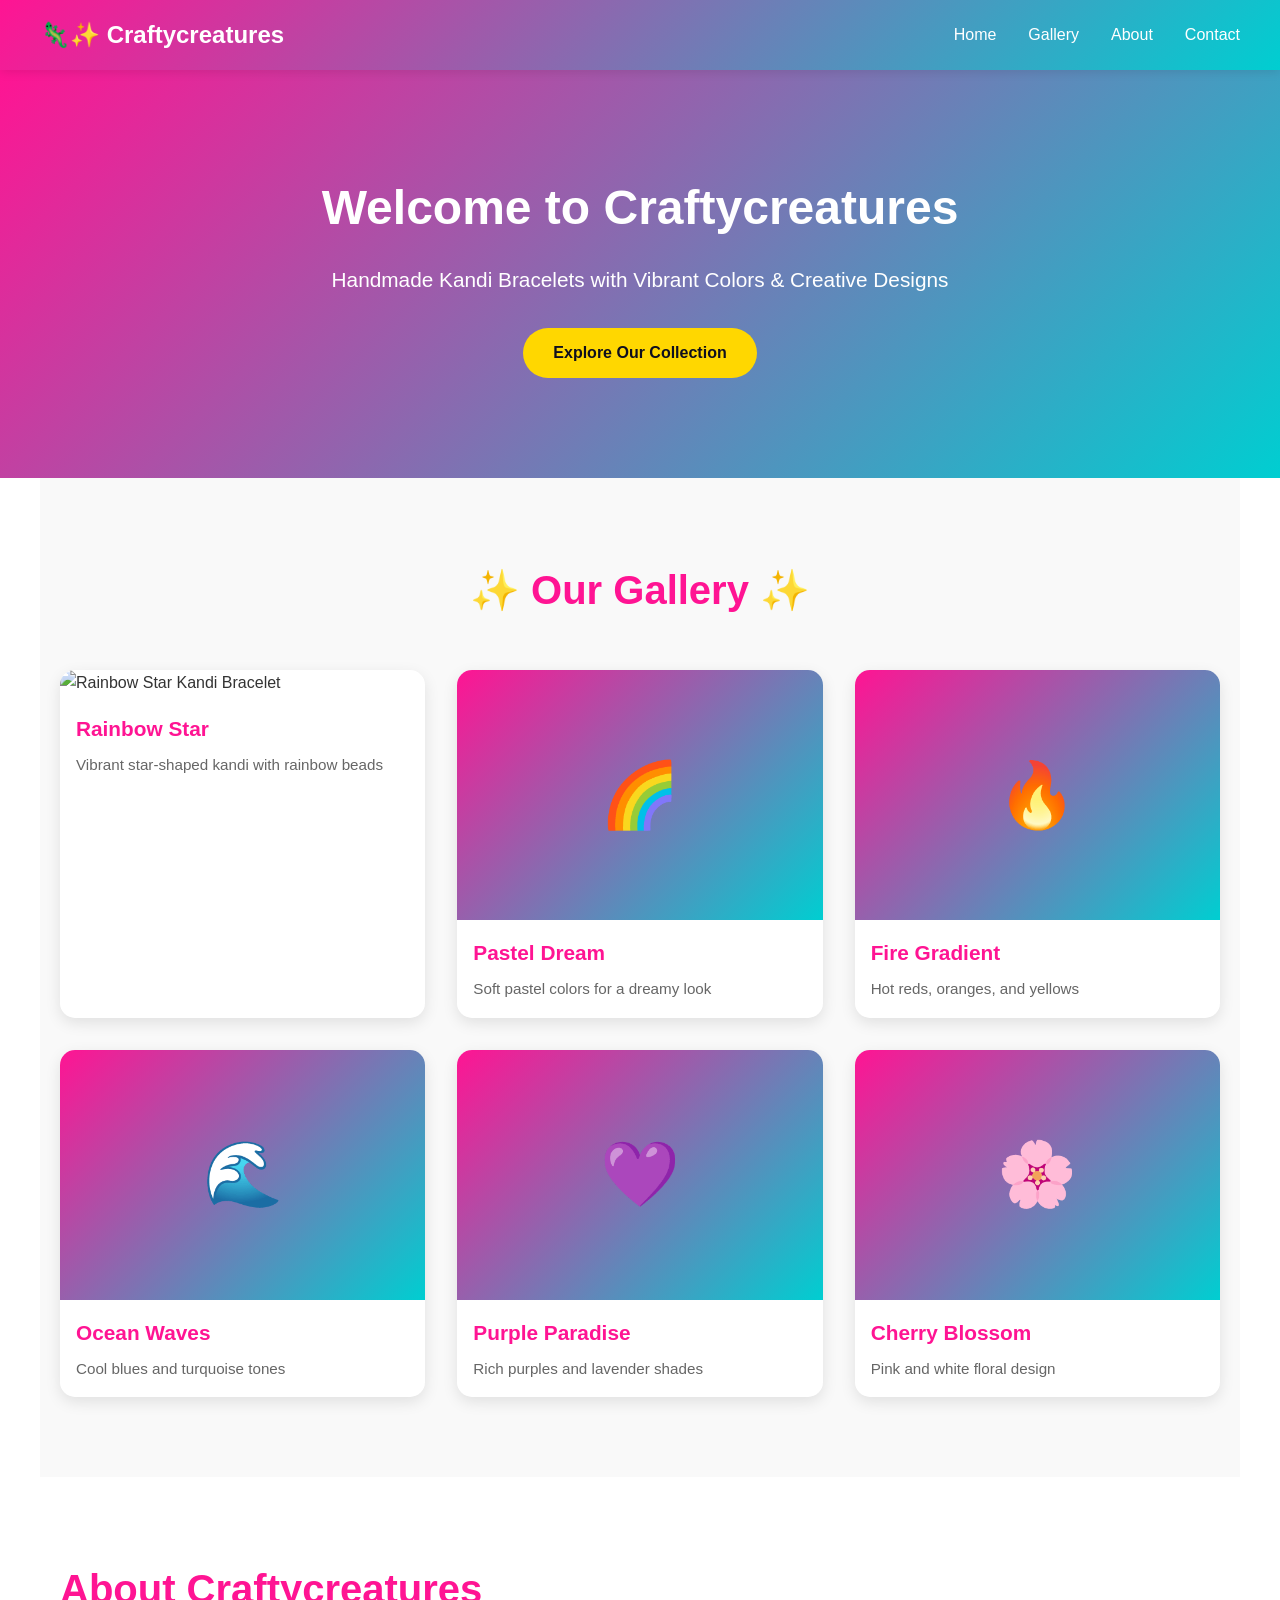
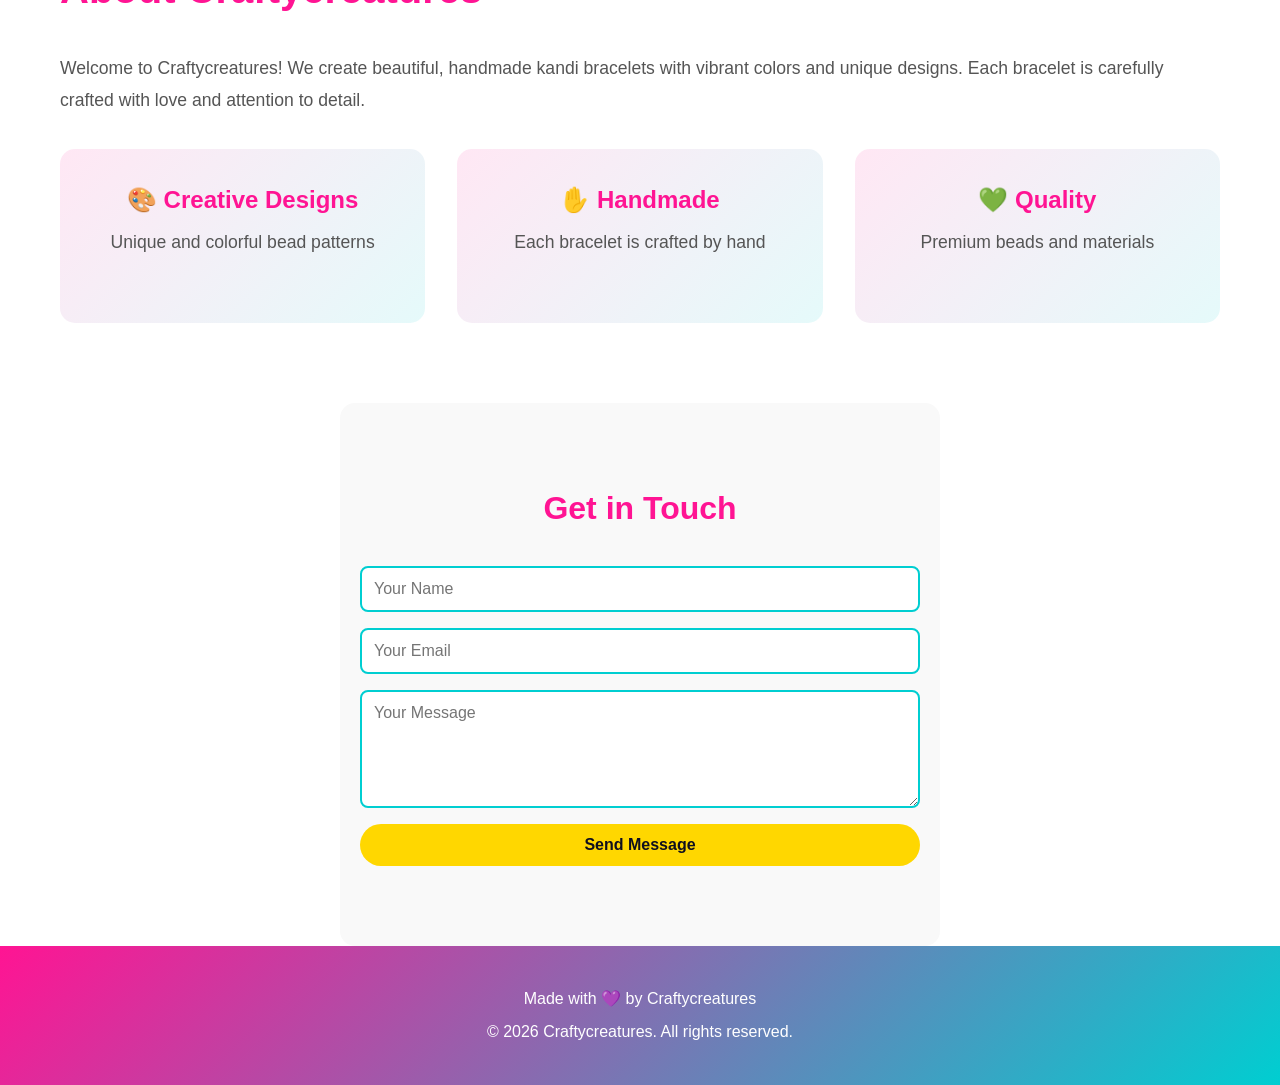
==== index.html @ a18e8845 "Create index.html with kandi bracelet gallery" ====
<!DOCTYPE html>
<html lang="en">
<head>
    <meta charset="UTF-8">
    <meta name="viewport" content="width=device-width, initial-scale=1.0">
    <meta name="description" content="Craftycreatures - Handmade Kandi Bracelets with vibrant colors and creative designs">
    <meta name="keywords" content="kandi bracelets, handmade, beaded bracelets, colorful, crafts">
    <title>🦎✨ Craftycreatures - Handmade Kandi Bracelets ✨🦎</title>
    <link rel="stylesheet" href="styles.css">
</head>
<body>
    <!-- Navigation -->
    <nav class="navbar">
        <div class="nav-container">
            <div class="logo">🦎✨ Craftycreatures</div>
            <ul class="nav-menu">
                <li><a href="#home">Home</a></li>
                <li><a href="#gallery">Gallery</a></li>
                <li><a href="#about">About</a></li>
                <li><a href="#contact">Contact</a></li>
            </ul>
        </div>
    </nav>

    <!-- Hero Section -->
    <section id="home" class="hero">
        <div class="hero-content">
            <h1>Welcome to Craftycreatures</h1>
            <p>Handmade Kandi Bracelets with Vibrant Colors & Creative Designs</p>
            <a href="#gallery" class="btn">Explore Our Collection</a>
        </div>
    </section>

    <!-- Gallery Section -->
    <section id="gallery" class="gallery">
        <h2>✨ Our Gallery ✨</h2>
        <div class="gallery-grid">
            <div class="gallery-item">
                <img src="images/kandi-star.jpg" alt="Rainbow Star Kandi Bracelet">
                <h3>Rainbow Star</h3>
                <p>Vibrant star-shaped kandi with rainbow beads</p>
            </div>
            <div class="gallery-item">
                <div class="placeholder">🌈</div>
                <h3>Pastel Dream</h3>
                <p>Soft pastel colors for a dreamy look</p>
            </div>
            <div class="gallery-item">
                <div class="placeholder">🔥</div>
                <h3>Fire Gradient</h3>
                <p>Hot reds, oranges, and yellows</p>
            </div>
            <div class="gallery-item">
                <div class="placeholder">🌊</div>
                <h3>Ocean Waves</h3>
                <p>Cool blues and turquoise tones</p>
            </div>
            <div class="gallery-item">
                <div class="placeholder">💜</div>
                <h3>Purple Paradise</h3>
                <p>Rich purples and lavender shades</p>
            </div>
            <div class="gallery-item">
                <div class="placeholder">🌸</div>
                <h3>Cherry Blossom</h3>
                <p>Pink and white floral design</p>
            </div>
        </div>
    </section>

    <!-- About Section -->
    <section id="about" class="about">
        <div class="about-content">
            <h2>About Craftycreatures</h2>
            <p>
                Welcome to Craftycreatures! We create beautiful, handmade kandi bracelets with vibrant colors and unique designs. 
                Each bracelet is carefully crafted with love and attention to detail.
            </p>
            <div class="features">
                <div class="feature">
                    <h3>🎨 Creative Designs</h3>
                    <p>Unique and colorful bead patterns</p>
                </div>
                <div class="feature">
                    <h3>✋ Handmade</h3>
                    <p>Each bracelet is crafted by hand</p>
                </div>
                <div class="feature">
                    <h3>💚 Quality</h3>
                    <p>Premium beads and materials</p>
                </div>
            </div>
        </div>
    </section>

    <!-- Contact Section -->
    <section id="contact" class="contact">
        <h2>Get in Touch</h2>
        <form class="contact-form">
            <input type="text" placeholder="Your Name" required>
            <input type="email" placeholder="Your Email" required>
            <textarea placeholder="Your Message" rows="5" required></textarea>
            <button type="submit" class="btn">Send Message</button>
        </form>
    </section>

    <!-- Footer -->
    <footer class="footer">
        <p>Made with 💜 by Craftycreatures</p>
        <p>&copy; 2026 Craftycreatures. All rights reserved.</p>
    </footer>

    <script src="script.js"></script>
</body>
</html>
---- styles.css ----
* {
    margin: 0;
    padding: 0;
    box-sizing: border-box;
}

:root {
    --primary-color: #FF1493;
    --secondary-color: #00CED1;
    --accent-color: #FFD700;
    --dark-bg: #0f0f1e;
    --light-bg: #ffffff;
    --text-dark: #333333;
    --text-light: #ffffff;
}

body {
    font-family: 'Segoe UI', Tahoma, Geneva, Verdana, sans-serif;
    line-height: 1.6;
    color: var(--text-dark);
    background: var(--light-bg);
}

/* Navigation */
.navbar {
    background: linear-gradient(135deg, var(--primary-color), var(--secondary-color));
    padding: 1rem 2rem;
    position: sticky;
    top: 0;
    z-index: 100;
    box-shadow: 0 2px 10px rgba(0, 0, 0, 0.1);
}

.nav-container {
    max-width: 1200px;
    margin: 0 auto;
    display: flex;
    justify-content: space-between;
    align-items: center;
}

.logo {
    font-size: 1.5rem;
    font-weight: bold;
    color: var(--text-light);
}

.nav-menu {
    display: flex;
    list-style: none;
    gap: 2rem;
}

.nav-menu a {
    color: var(--text-light);
    text-decoration: none;
    transition: opacity 0.3s;
    font-weight: 500;
}

.nav-menu a:hover {
    opacity: 0.8;
}

/* Hero Section */
.hero {
    background: linear-gradient(135deg, var(--primary-color), var(--secondary-color));
    color: var(--text-light);
    padding: 100px 20px;
    text-align: center;
    min-height: 400px;
    display: flex;
    align-items: center;
    justify-content: center;
}

.hero-content h1 {
    font-size: 3rem;
    margin-bottom: 1rem;
    animation: fadeInDown 1s ease;
}

.hero-content p {
    font-size: 1.3rem;
    margin-bottom: 2rem;
    animation: fadeInUp 1s ease;
}

.btn {
    display: inline-block;
    padding: 12px 30px;
    background: var(--accent-color);
    color: var(--dark-bg);
    text-decoration: none;
    border-radius: 50px;
    font-weight: bold;
    transition: transform 0.3s, box-shadow 0.3s;
    border: none;
    cursor: pointer;
    font-size: 1rem;
}

.btn:hover {
    transform: translateY(-3px);
    box-shadow: 0 10px 20px rgba(0, 0, 0, 0.2);
}

/* Gallery Section */
.gallery {
    padding: 80px 20px;
    max-width: 1200px;
    margin: 0 auto;
    background: #f9f9f9;
}

.gallery h2 {
    text-align: center;
    font-size: 2.5rem;
    margin-bottom: 3rem;
    color: var(--primary-color);
}

.gallery-grid {
    display: grid;
    grid-template-columns: repeat(auto-fit, minmax(300px, 1fr));
    gap: 2rem;
}

.gallery-item {
    background: var(--light-bg);
    border-radius: 15px;
    overflow: hidden;
    box-shadow: 0 5px 15px rgba(0, 0, 0, 0.1);
    transition: transform 0.3s, box-shadow 0.3s;
}

.gallery-item:hover {
    transform: translateY(-10px);
    box-shadow: 0 15px 30px rgba(255, 20, 147, 0.3);
}

.gallery-item img {
    width: 100%;
    height: 250px;
    object-fit: cover;
}

.placeholder {
    width: 100%;
    height: 250px;
    background: linear-gradient(135deg, var(--primary-color), var(--secondary-color));
    display: flex;
    align-items: center;
    justify-content: center;
    font-size: 4rem;
}

.gallery-item h3 {
    padding: 1rem 1rem 0.5rem;
    color: var(--primary-color);
    font-size: 1.3rem;
}

.gallery-item p {
    padding: 0 1rem 1rem;
    color: #666;
    font-size: 0.95rem;
}

/* About Section */
.about {
    padding: 80px 20px;
    max-width: 1200px;
    margin: 0 auto;
    background: var(--light-bg);
}

.about h2 {
    font-size: 2.5rem;
    margin-bottom: 2rem;
    color: var(--primary-color);
}

.about-content p {
    font-size: 1.1rem;
    margin-bottom: 2rem;
    color: #555;
    line-height: 1.8;
}

.features {
    display: grid;
    grid-template-columns: repeat(auto-fit, minmax(250px, 1fr));
    gap: 2rem;
    margin-top: 2rem;
}

.feature {
    text-align: center;
    padding: 2rem;
    background: linear-gradient(135deg, rgba(255, 20, 147, 0.1), rgba(0, 206, 209, 0.1));
    border-radius: 15px;
    transition: transform 0.3s;
}

.feature:hover {
    transform: scale(1.05);
}

.feature h3 {
    font-size: 1.5rem;
    margin-bottom: 0.5rem;
    color: var(--primary-color);
}

/* Contact Section */
.contact {
    padding: 80px 20px;
    max-width: 600px;
    margin: 0 auto;
    background: #f9f9f9;
    border-radius: 15px;
}

.contact h2 {
    text-align: center;
    font-size: 2rem;
    margin-bottom: 2rem;
    color: var(--primary-color);
}

.contact-form {
    display: flex;
    flex-direction: column;
    gap: 1rem;
}

.contact-form input,
.contact-form textarea {
    padding: 12px;
    border: 2px solid var(--secondary-color);
    border-radius: 8px;
    font-family: inherit;
    font-size: 1rem;
    transition: border-color 0.3s;
}

.contact-form input:focus,
.contact-form textarea:focus {
    outline: none;
    border-color: var(--primary-color);
    box-shadow: 0 0 5px rgba(255, 20, 147, 0.3);
}

/* Footer */
.footer {
    background: linear-gradient(135deg, var(--primary-color), var(--secondary-color));
    color: var(--text-light);
    text-align: center;
    padding: 2rem;
}

.footer p {
    margin: 0.5rem 0;
}

/* Animations */
@keyframes fadeInDown {
    from {
        opacity: 0;
        transform: translateY(-20px);
    }
    to {
        opacity: 1;
        transform: translateY(0);
    }
}

@keyframes fadeInUp {
    from {
        opacity: 0;
        transform: translateY(20px);
    }
    to {
        opacity: 1;
        transform: translateY(0);
    }
}

/* Responsive Design */
@media (max-width: 768px) {
    .nav-menu {
        gap: 1rem;
        font-size: 0.9rem;
    }

    .hero-content h1 {
        font-size: 2rem;
    }

    .hero-content p {
        font-size: 1rem;
    }

    .gallery h2,
    .about h2 {
        font-size: 1.8rem;
    }

    .gallery-grid {
        grid-template-columns: 1fr;
    }
}
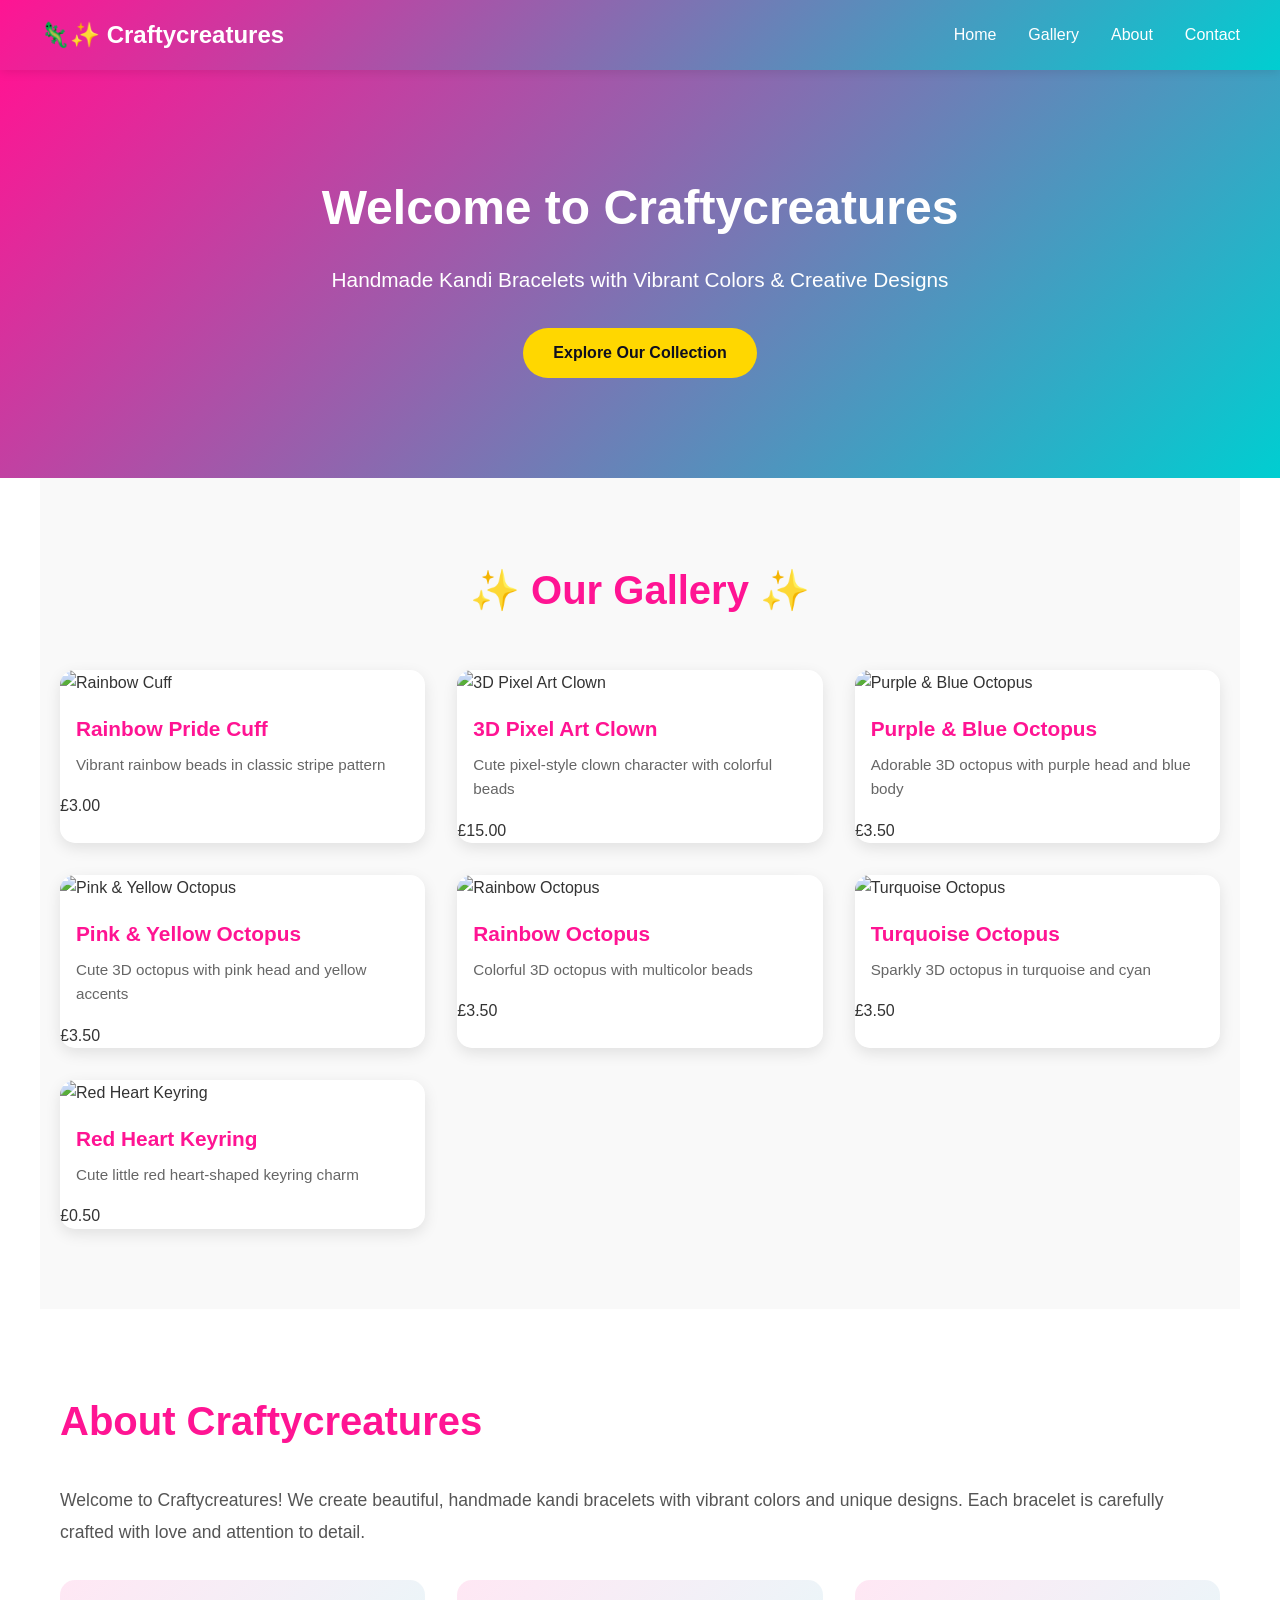
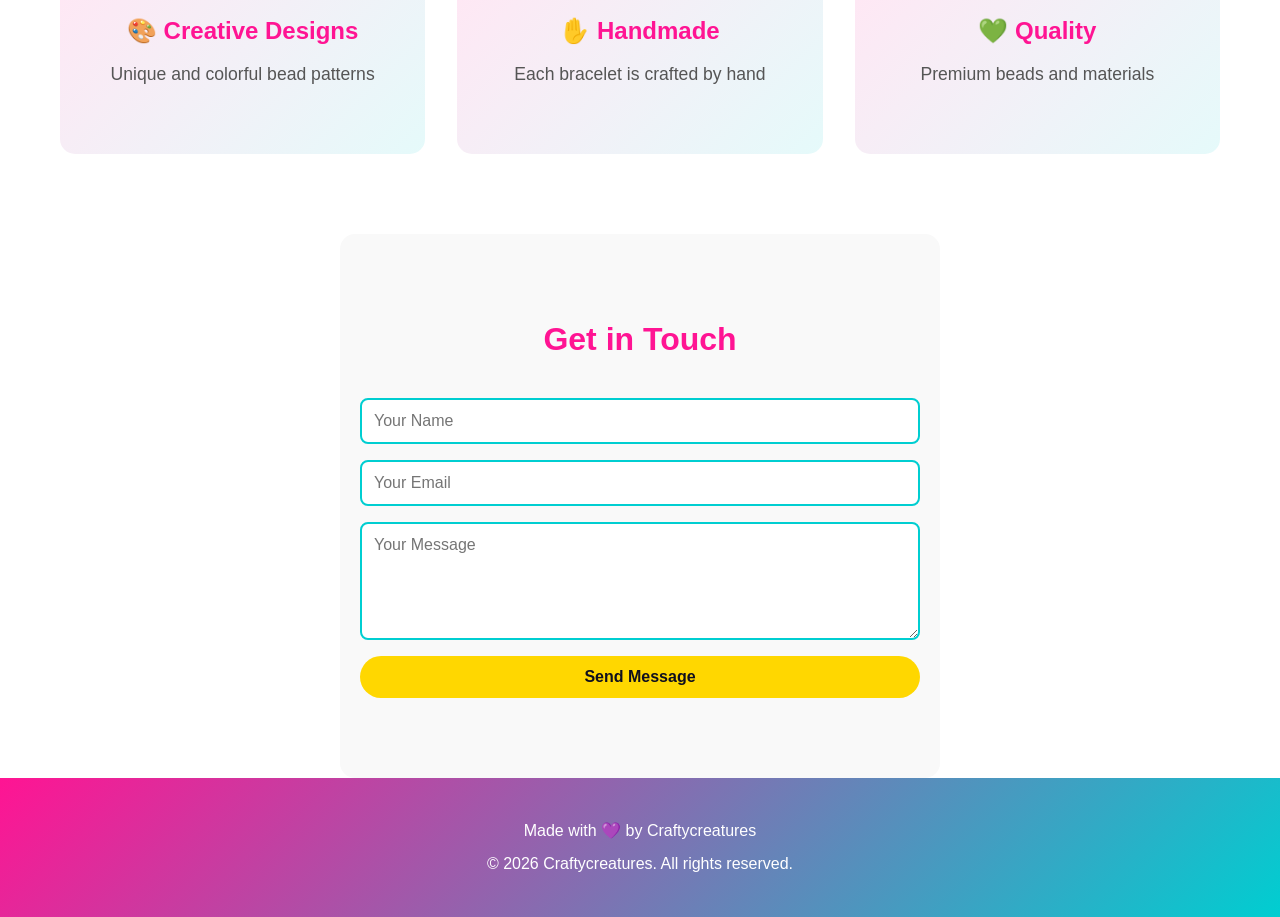
==== commit c027642a: "Update gallery with actual kandi pictures and prices" ====
--- a/index.html
+++ b/index.html
@@ -36,34 +36,46 @@
         <h2>✨ Our Gallery ✨</h2>
         <div class="gallery-grid">
             <div class="gallery-item">
-                <img src="images/kandi-star.jpg" alt="Rainbow Star Kandi Bracelet">
-                <h3>Rainbow Star</h3>
-                <p>Vibrant star-shaped kandi with rainbow beads</p>
+                <img src="images/kandi-1-rainbow-cuff.jpg" alt="Rainbow Cuff">
+                <h3>Rainbow Pride Cuff</h3>
+                <p>Vibrant rainbow beads in classic stripe pattern</p>
+                <span class="price">£3.00</span>
             </div>
             <div class="gallery-item">
-                <div class="placeholder">🌈</div>
-                <h3>Pastel Dream</h3>
-                <p>Soft pastel colors for a dreamy look</p>
+                <img src="images/kandi-2-pixel-clown.jpg" alt="3D Pixel Art Clown">
+                <h3>3D Pixel Art Clown</h3>
+                <p>Cute pixel-style clown character with colorful beads</p>
+                <span class="price">£15.00</span>
             </div>
             <div class="gallery-item">
-                <div class="placeholder">🔥</div>
-                <h3>Fire Gradient</h3>
-                <p>Hot reds, oranges, and yellows</p>
+                <img src="images/kandi-3-purple-blue-octopus.jpg" alt="Purple & Blue Octopus">
+                <h3>Purple & Blue Octopus</h3>
+                <p>Adorable 3D octopus with purple head and blue body</p>
+                <span class="price">£3.50</span>
             </div>
             <div class="gallery-item">
-                <div class="placeholder">🌊</div>
-                <h3>Ocean Waves</h3>
-                <p>Cool blues and turquoise tones</p>
+                <img src="images/kandi-4-pink-yellow-octopus.jpg" alt="Pink & Yellow Octopus">
+                <h3>Pink & Yellow Octopus</h3>
+                <p>Cute 3D octopus with pink head and yellow accents</p>
+                <span class="price">£3.50</span>
             </div>
             <div class="gallery-item">
-                <div class="placeholder">💜</div>
-                <h3>Purple Paradise</h3>
-                <p>Rich purples and lavender shades</p>
+                <img src="images/kandi-5-rainbow-octopus.jpg" alt="Rainbow Octopus">
+                <h3>Rainbow Octopus</h3>
+                <p>Colorful 3D octopus with multicolor beads</p>
+                <span class="price">£3.50</span>
             </div>
             <div class="gallery-item">
-                <div class="placeholder">🌸</div>
-                <h3>Cherry Blossom</h3>
-                <p>Pink and white floral design</p>
+                <img src="images/kandi-6-turquoise-octopus.jpg" alt="Turquoise Octopus">
+                <h3>Turquoise Octopus</h3>
+                <p>Sparkly 3D octopus in turquoise and cyan</p>
+                <span class="price">£3.50</span>
+            </div>
+            <div class="gallery-item">
+                <img src="images/kandi-7-red-heart-keyring.jpg" alt="Red Heart Keyring">
+                <h3>Red Heart Keyring</h3>
+                <p>Cute little red heart-shaped keyring charm</p>
+                <span class="price">£0.50</span>
             </div>
         </div>
     </section>
@@ -112,4 +124,4 @@
 
     <script src="script.js"></script>
 </body>
-</html>+</html>
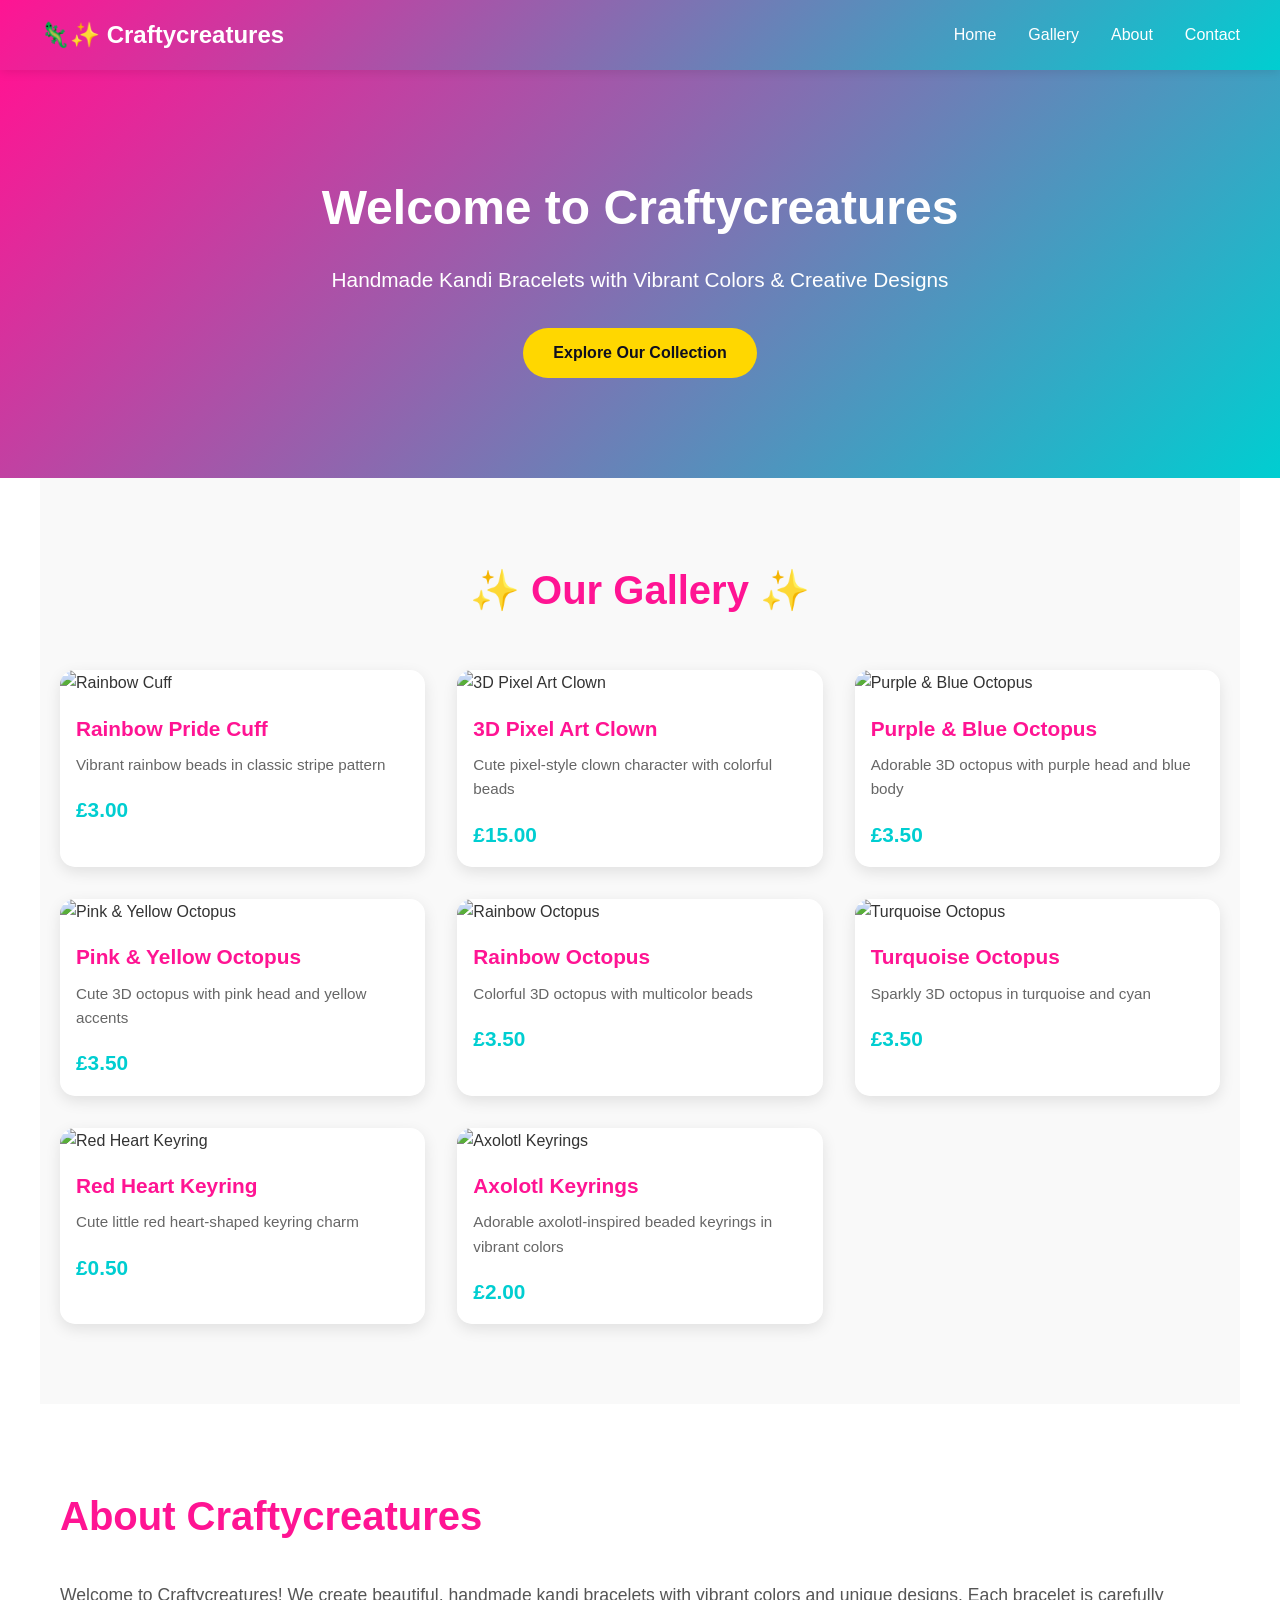
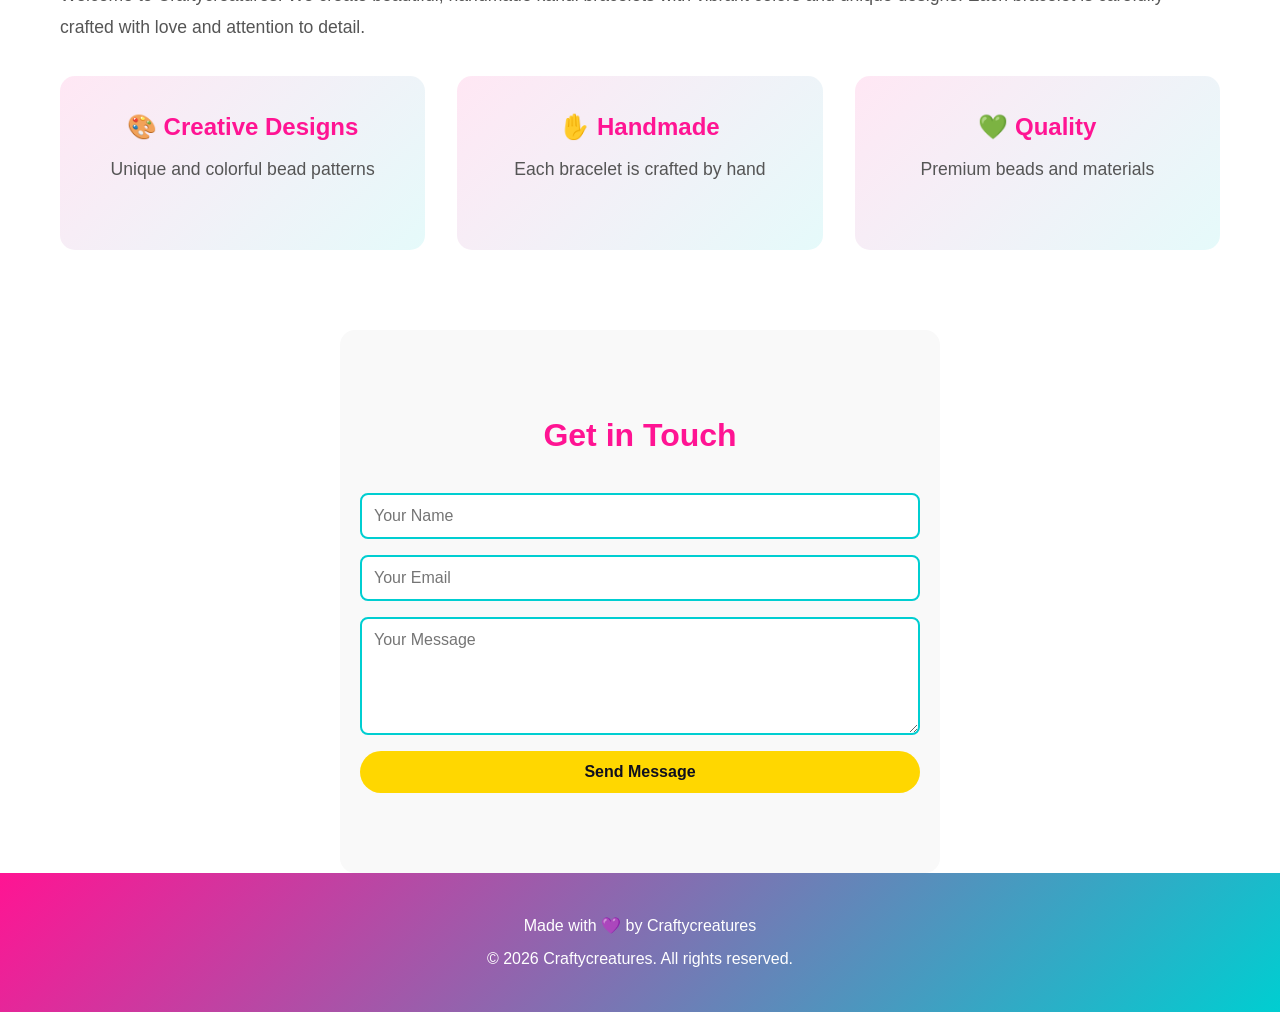
==== commit 8b2a760f: "Add axolotl keyrings to gallery" ====
--- a/index.html
+++ b/index.html
@@ -77,6 +77,12 @@
                 <p>Cute little red heart-shaped keyring charm</p>
                 <span class="price">£0.50</span>
             </div>
+            <div class="gallery-item">
+                <img src="images/axolotl-keyrings.jpg" alt="Axolotl Keyrings">
+                <h3>Axolotl Keyrings</h3>
+                <p>Adorable axolotl-inspired beaded keyrings in vibrant colors</p>
+                <span class="price">£2.00</span>
+            </div>
         </div>
     </section>
 
--- a/styles.css
+++ b/styles.css
@@ -162,9 +162,17 @@
 }
 
 .gallery-item p {
-    padding: 0 1rem 1rem;
+    padding: 0 1rem 0.5rem;
     color: #666;
     font-size: 0.95rem;
+}
+
+.price {
+    display: block;
+    padding: 0.5rem 1rem 1rem;
+    color: var(--secondary-color);
+    font-size: 1.3rem;
+    font-weight: bold;
 }
 
 /* About Section */
@@ -310,4 +318,4 @@
     .gallery-grid {
         grid-template-columns: 1fr;
     }
-}+}
